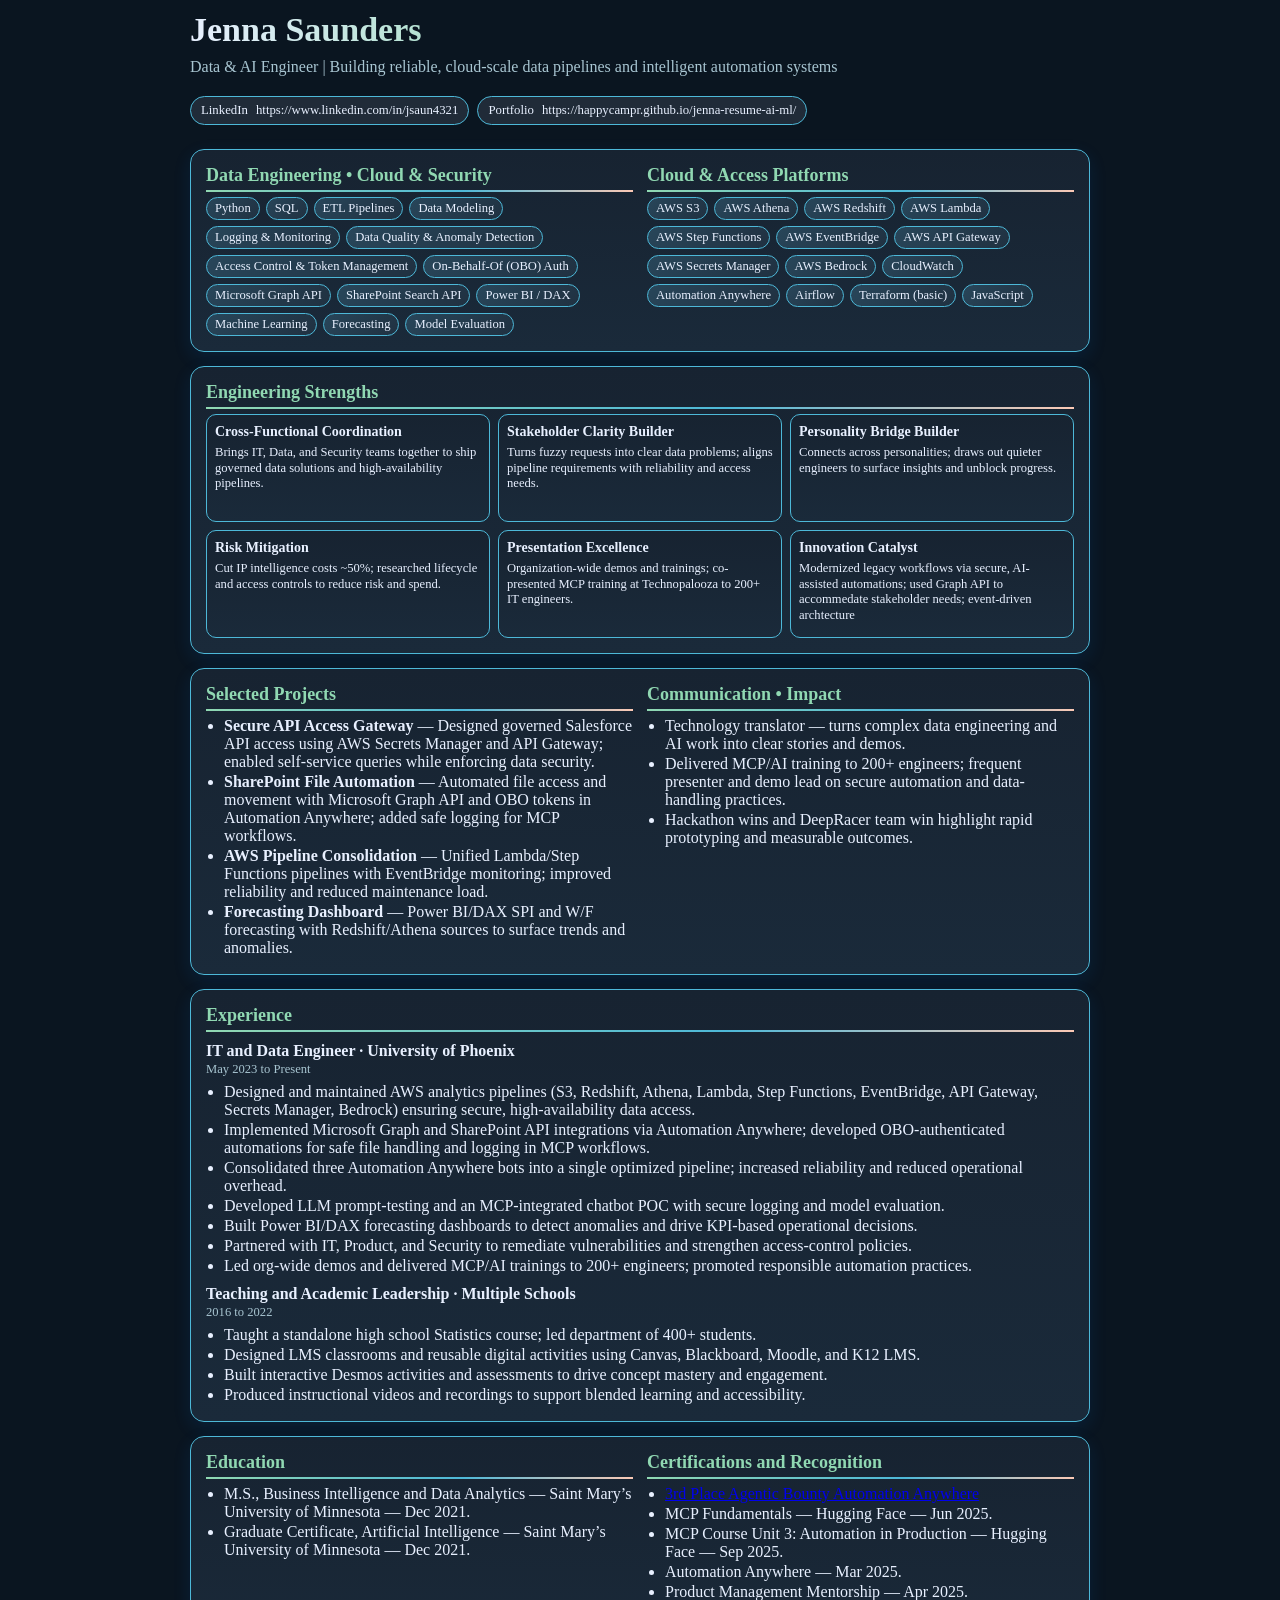
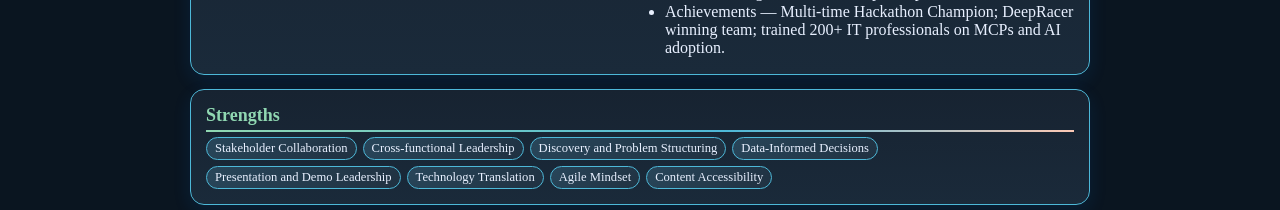
==== resume/index.html @ 09d5a0e9 "Updated for adding styling and more updated content" ====
<!DOCTYPE html>
<html lang="en">
<head>
<meta charset="utf-8" />
<meta name="viewport" content="width=device-width,initial-scale=1" />
<title>Jenna Saunders · Data & AI Engineer</title>
<style>
  :root{
    --bg:#0a1520; --panel:#1a2632; --text:#e8f0ff; --muted:#a8c5d1; --accent:#90d8b2;
    --secondary:#fcc9b5; --tertiary:#4db8d8; --border:#4db8d8;
    --panel-grad: linear-gradient(180deg,#172331 0%, #1a2a3a 100%);
  }
  body{margin:0;font-family:"Apple Garamond","Times New Roman",serif;background:var(--bg);color:var(--text)}
  main,.hdr{max-width:900px;margin:0 auto;padding:5px}
  .hdr{display:flex;flex-direction:column;gap:8px}
  .hdr h1{font-size:34px;line-height:1.1;margin:6px 0 2px;background:linear-gradient(90deg,#e8f0ff 0%,var(--accent) 45%,var(--tertiary) 80%);-webkit-background-clip:text;background-clip:text;color:transparent}
  .tagline{font-size:16px;color:var(--muted);margin-bottom:6px}
  .contact{display:flex;flex-wrap:wrap;gap:8px;margin-top:6px}
  .chip{display:inline-flex;align-items:center;gap:8px;padding:6px 10px;border-radius:999px;background:rgba(42,54,66,.7);border:1px solid var(--border);font-size:12.8px}
  .chip a{color:inherit;text-decoration:none}
  .section{margin-top:14px;padding:15px;border:1px solid var(--border);border-radius:14px;background:var(--panel-grad);box-shadow:0 6px 18px rgba(0,115,230,.12)}
  .section h2{margin:0 0 5px;font-size:18px;color:var(--accent);padding-bottom:4px;border-bottom:2px solid transparent;border-image:linear-gradient(90deg,var(--accent) 0%,var(--tertiary) 60%,var(--secondary) 100%) 1;border-image-slice:1}
  .grid-2{display:grid;grid-template-columns:1fr 1fr;gap:14px}
  .skills{display:flex;flex-wrap:wrap;gap:6px}
  .skill{font-size:12.6px;padding:3px 8px;border-radius:999px;background:linear-gradient(135deg,#28465a 0%,#203141 100%);border:1px solid var(--border)}
  .bullets{margin:6px 0 0;padding-left:18px}
  .bullets li{margin:2px 0}
  .role{break-inside:avoid;page-break-inside:avoid;margin-top:10px}
  .role h3{margin:0;font-size:16px}
  .role .meta{font-size:12.6px;color:var(--muted);margin-top:2px}
  .cards{display:grid;grid-template-columns:repeat(3,1fr);gap:8px}
  .card{border:1px solid var(--border);border-radius:10px;background:var(--panel-grad);padding:8px;min-height:90px;line-height:1.25}
  .card h4{margin:0 0 4px;font-size:14px}
  .card p{margin:0;font-size:12.6px}

  /* Simple spacer to keep separation on print */
  .spacer{display:block;height:72px;width:100%}
</style>
</head>
<body>
  <header class="hdr">
    <h1>Jenna Saunders</h1>
    <div class="tagline">Data &amp; AI Engineer | Building reliable, cloud-scale data pipelines and intelligent automation systems</div>
    <div class="contact">
      <span class="chip"><span class="label">LinkedIn</span> <a href="https://www.linkedin.com/in/jsaun4321">https://www.linkedin.com/in/jsaun4321</a></span>
      <span class="chip"><span class="label">Portfolio</span> <a href="https://happycampr.github.io/jenna-resume-ai-ml/">https://happycampr.github.io/jenna-resume-ai-ml/</a></span>
    </div>
  </header>

  <main>
    <section class="section grid-2">
      <div>
        <h2>Data Engineering • Cloud &amp; Security</h2>
        <div class="skills">
          <span class="skill">Python</span><span class="skill">SQL</span>
          <span class="skill">ETL Pipelines</span><span class="skill">Data Modeling</span>
          <span class="skill">Logging &amp; Monitoring</span><span class="skill">Data Quality &amp; Anomaly Detection</span>
          <span class="skill">Access Control &amp; Token Management</span>
          <span class="skill">On-Behalf-Of (OBO) Auth</span>
          <span class="skill">Microsoft Graph API</span><span class="skill">SharePoint Search API</span>
          <span class="skill">Power BI / DAX</span>
          <span class="skill">Machine Learning</span><span class="skill">Forecasting</span>
          <span class="skill">Model Evaluation</span>
        </div>
      </div>
      <div>
        <h2>Cloud &amp; Access Platforms</h2>
        <div class="skills">
          <span class="skill">AWS S3</span><span class="skill">AWS Athena</span><span class="skill">AWS Redshift</span>
          <span class="skill">AWS Lambda</span><span class="skill">AWS Step Functions</span><span class="skill">AWS EventBridge</span>
          <span class="skill">AWS API Gateway</span><span class="skill">AWS Secrets Manager</span>
          <span class="skill">AWS Bedrock</span><span class="skill">CloudWatch</span>
          <span class="skill">Automation Anywhere</span><span class="skill">Airflow</span>
          <span class="skill">Terraform (basic)</span><span class="skill">JavaScript</span>
        </div>
      </div>
    </section>

    <section class="section">
      <h2>Engineering Strengths</h2>
      <div class="cards">
        <div class="card"><h4>Cross-Functional Coordination</h4><p>Brings IT, Data, and Security teams together to ship governed data solutions and high-availability pipelines.</p></div>
        <div class="card"><h4>Stakeholder Clarity Builder</h4><p>Turns fuzzy requests into clear data problems; aligns pipeline requirements with reliability and access needs.</p></div>
        <div class="card"><h4>Personality Bridge Builder</h4><p>Connects across personalities; draws out quieter engineers to surface insights and unblock progress.</p></div>
        <div class="card"><h4>Risk Mitigation</h4><p>Cut IP intelligence costs ~50%; researched lifecycle and access controls to reduce risk and spend.</p></div>
        <div class="card"><h4>Presentation Excellence</h4><p>Organization-wide demos and trainings; co-presented MCP training at Technopalooza to 200+ IT engineers.</p></div>
        <div class="card"><h4>Innovation Catalyst</h4><p>Modernized legacy workflows via secure, AI-assisted automations; used Graph API to accommedate stakeholder needs; event-driven archtecture</p></div>
      </div>
    </section>

    <section class="section grid-2 section--projects">
      <div>
        <h2>Selected Projects</h2>
        <ul class="bullets">
          <li><strong>Secure API Access Gateway</strong> — Designed governed Salesforce API access using AWS Secrets Manager and API Gateway; enabled self-service queries while enforcing data security.</li>
          <li><strong>SharePoint File Automation</strong> — Automated file access and movement with Microsoft Graph API and OBO tokens in Automation Anywhere; added safe logging for MCP workflows.</li>
          <li><strong>AWS Pipeline Consolidation</strong> — Unified Lambda/Step Functions pipelines with EventBridge monitoring; improved reliability and reduced maintenance load.</li>
          <li><strong>Forecasting Dashboard</strong> — Power BI/DAX SPI and W/F forecasting with Redshift/Athena sources to surface trends and anomalies.</li>
        </ul>
      </div>
      <div>
        <h2>Communication • Impact</h2>
        <ul class="bullets">
          <li>Technology translator — turns complex data engineering and AI work into clear stories and demos.</li>
          <li>Delivered MCP/AI training to 200+ engineers; frequent presenter and demo lead on secure automation and data-handling practices.</li>
          <li>Hackathon wins and DeepRacer team win highlight rapid prototyping and measurable outcomes.</li>
        </ul>
      </div>
    </section>


    <section class="section section--experience">
      <h2>Experience</h2>
      <div class="role">
        <h3><strong>IT and Data Engineer</strong> · University of Phoenix</h3>
        <div class="meta">May 2023 to Present</div>
        <ul class="bullets">
          <li>Designed and maintained AWS analytics pipelines (S3, Redshift, Athena, Lambda, Step Functions, EventBridge, API Gateway, Secrets Manager, Bedrock) ensuring secure, high-availability data access.</li>
          <li>Implemented Microsoft Graph and SharePoint API integrations via Automation Anywhere; developed OBO-authenticated automations for safe file handling and logging in MCP workflows.</li>
          <li>Consolidated three Automation Anywhere bots into a single optimized pipeline; increased reliability and reduced operational overhead.</li>
          <li>Developed LLM prompt-testing and an MCP-integrated chatbot POC with secure logging and model evaluation.</li>
          <li>Built Power BI/DAX forecasting dashboards to detect anomalies and drive KPI-based operational decisions.</li>
          <li>Partnered with IT, Product, and Security to remediate vulnerabilities and strengthen access-control policies.</li>
          <li>Led org-wide demos and delivered MCP/AI trainings to 200+ engineers; promoted responsible automation practices.</li>
        </ul>
      </div>
      <div class="role">
        <h3><strong>Teaching and Academic Leadership</strong> · Multiple Schools</h3>
        <div class="meta">2016 to 2022</div>
        <ul class="bullets">
          <li>Taught a standalone high school Statistics course; led department of 400+ students.</li>
          <li>Designed LMS classrooms and reusable digital activities using Canvas, Blackboard, Moodle, and K12 LMS.</li>
          <li>Built interactive Desmos activities and assessments to drive concept mastery and engagement.</li>
          <li>Produced instructional videos and recordings to support blended learning and accessibility.</li>
        </ul>
      </div>
    </section>

    <section class="section grid-2">
      <div>
        <h2>Education</h2>
        <ul class="bullets">
          <li>M.S., Business Intelligence and Data Analytics — Saint Mary’s University of Minnesota — Dec 2021.</li>
          <li>Graduate Certificate, Artificial Intelligence — Saint Mary’s University of Minnesota — Dec 2021.</li>
        </ul>
      </div>
      <div>
        <h2>Certifications and Recognition</h2>
        <ul class="bullets">
          <li><a href = "https://botstore.automationanywhere.com/bot/product-review-data-insights" target="_blank">3rd Place Agentic Bounty Automation Anywhere</a></li>
          <li>MCP Fundamentals — Hugging Face — Jun 2025.</li>
          <li>MCP Course Unit 3: Automation in Production — Hugging Face — Sep 2025.</li>
          <li>Automation Anywhere — Mar 2025.</li>
          <li>Product Management Mentorship — Apr 2025.</li>
          <li>Achievements — Multi-time Hackathon Champion; DeepRacer winning team; trained 200+ IT professionals on MCPs and AI adoption.</li>
        </ul>
      </div>
    </section>

    <section class="section section--filler">
      <h2>Strengths</h2>
      <div class="skills">
        <span class="skill">Stakeholder Collaboration</span>
        <span class="skill">Cross-functional Leadership</span>
        <span class="skill">Discovery and Problem Structuring</span>
        <span class="skill">Data-Informed Decisions</span>
        <span class="skill">Presentation and Demo Leadership</span>
        <span class="skill">Technology Translation</span>
        <span class="skill">Agile Mindset</span>
        <span class="skill">Content Accessibility</span>
      </div>
    </section>
  </main>
</body>
</html>
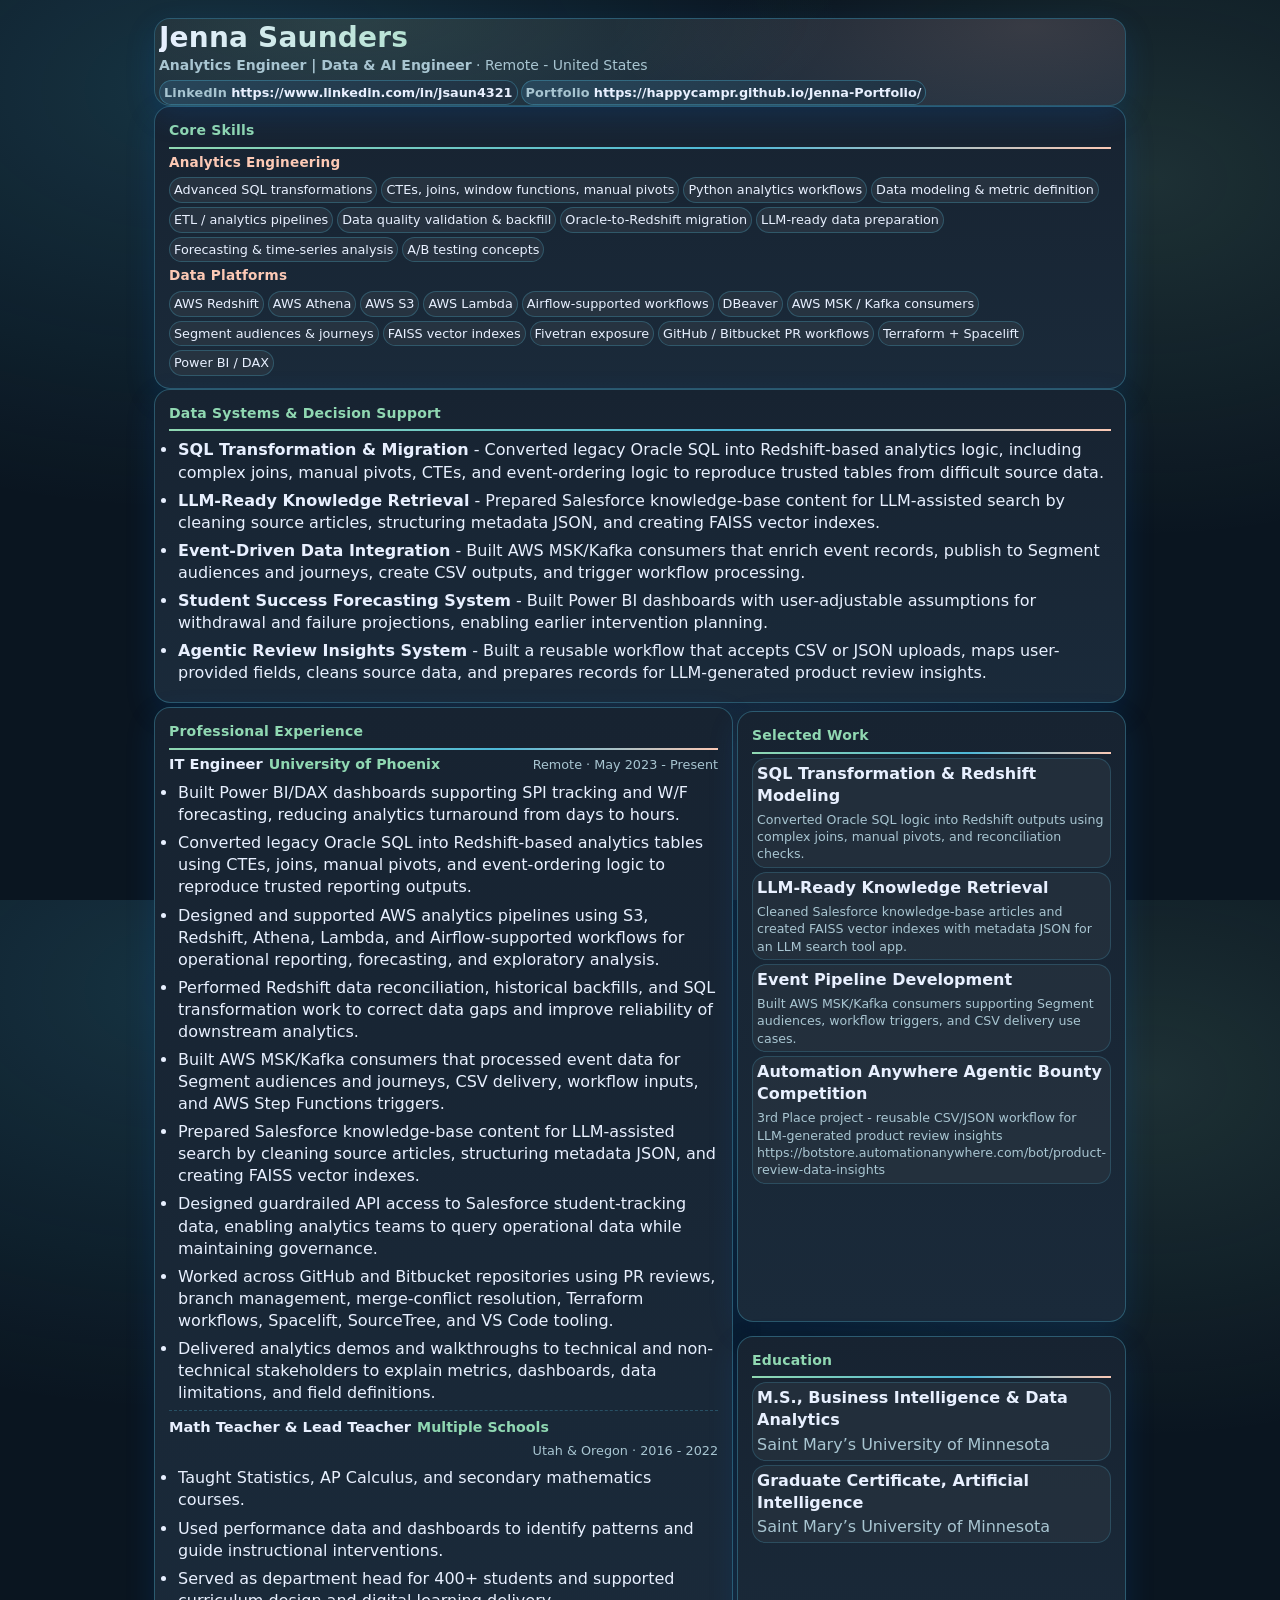
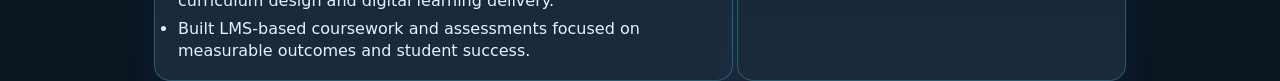
==== commit 439dfb11: "Revise index.html structure and styles Updated header and styling for improved layout and readabilit" ====
--- a/resume/index.html
+++ b/resume/index.html
@@ -1,175 +1,481 @@
 <!DOCTYPE html>
 <html lang="en">
 <head>
-<meta charset="utf-8" />
-<meta name="viewport" content="width=device-width,initial-scale=1" />
-<title>Jenna Saunders · Data & AI Engineer</title>
-<style>
-  :root{
-    --bg:#0a1520; --panel:#1a2632; --text:#e8f0ff; --muted:#a8c5d1; --accent:#90d8b2;
-    --secondary:#fcc9b5; --tertiary:#4db8d8; --border:#4db8d8;
-    --panel-grad: linear-gradient(180deg,#172331 0%, #1a2a3a 100%);
-  }
-  body{margin:0;font-family:"Apple Garamond","Times New Roman",serif;background:var(--bg);color:var(--text)}
-  main,.hdr{max-width:900px;margin:0 auto;padding:5px}
-  .hdr{display:flex;flex-direction:column;gap:8px}
-  .hdr h1{font-size:34px;line-height:1.1;margin:6px 0 2px;background:linear-gradient(90deg,#e8f0ff 0%,var(--accent) 45%,var(--tertiary) 80%);-webkit-background-clip:text;background-clip:text;color:transparent}
-  .tagline{font-size:16px;color:var(--muted);margin-bottom:6px}
-  .contact{display:flex;flex-wrap:wrap;gap:8px;margin-top:6px}
-  .chip{display:inline-flex;align-items:center;gap:8px;padding:6px 10px;border-radius:999px;background:rgba(42,54,66,.7);border:1px solid var(--border);font-size:12.8px}
-  .chip a{color:inherit;text-decoration:none}
-  .section{margin-top:14px;padding:15px;border:1px solid var(--border);border-radius:14px;background:var(--panel-grad);box-shadow:0 6px 18px rgba(0,115,230,.12)}
-  .section h2{margin:0 0 5px;font-size:18px;color:var(--accent);padding-bottom:4px;border-bottom:2px solid transparent;border-image:linear-gradient(90deg,var(--accent) 0%,var(--tertiary) 60%,var(--secondary) 100%) 1;border-image-slice:1}
-  .grid-2{display:grid;grid-template-columns:1fr 1fr;gap:14px}
-  .skills{display:flex;flex-wrap:wrap;gap:6px}
-  .skill{font-size:12.6px;padding:3px 8px;border-radius:999px;background:linear-gradient(135deg,#28465a 0%,#203141 100%);border:1px solid var(--border)}
-  .bullets{margin:6px 0 0;padding-left:18px}
-  .bullets li{margin:2px 0}
-  .role{break-inside:avoid;page-break-inside:avoid;margin-top:10px}
-  .role h3{margin:0;font-size:16px}
-  .role .meta{font-size:12.6px;color:var(--muted);margin-top:2px}
-  .cards{display:grid;grid-template-columns:repeat(3,1fr);gap:8px}
-  .card{border:1px solid var(--border);border-radius:10px;background:var(--panel-grad);padding:8px;min-height:90px;line-height:1.25}
-  .card h4{margin:0 0 4px;font-size:14px}
-  .card p{margin:0;font-size:12.6px}
-
-  /* Simple spacer to keep separation on print */
-  .spacer{display:block;height:72px;width:100%}
-</style>
+  <meta charset="utf-8" />
+  <meta name="viewport" content="width=device-width,initial-scale=1" />
+  <title>Jenna Saunders - Analytics Engineer | Data & AI Engineer</title>
+  <style>
+    :root{
+      /* Approved palette (dark theme) */
+      --bg:#0a1520;
+      --panel:#1a2632;
+      --text:#e8f0ff;
+      --muted:#a8c5d1;
+      --accent:#90d8b2;
+      --secondary:#fcc9b5;
+      --tertiary:#4db8d8;
+      --chip:#2a3642;
+      --border:#4db8d8;
+      --shadow:0 10px 30px rgba(0,115,230,.15);
+      --radius:16px;
+
+      --panel-grad: linear-gradient(180deg, #172331 0%, #1a2a3a 100%);
+      --chip-grad: linear-gradient(135deg, #28465a 0%, #203141 100%);
+      --h2-grad: linear-gradient(90deg, var(--accent) 0%, var(--tertiary) 60%, var(--secondary) 100%);
+    }
+
+    *{ box-sizing:border-box; }
+    html, body{ height:100%; }
+    body{
+      margin:0;
+      background: radial-gradient(1100px 700px at 15% 10%, rgba(77,184,216,.18), transparent 60%),
+                  radial-gradient(900px 650px at 90% 20%, rgba(144,216,178,.14), transparent 55%),
+                  radial-gradient(900px 700px at 50% 95%, rgba(252,201,181,.10), transparent 55%),
+                  var(--bg);
+      color:var(--text);
+      font-family: ui-sans-serif, system-ui, -apple-system, "Segoe UI", Arial, sans-serif;
+      line-height:1.38;
+    }
+
+    a{ color:var(--tertiary); text-decoration:none; }
+    a:hover{ text-decoration:underline; }
+
+    .wrap{
+      max-width: 980px;
+      margin: 18px auto 36px;
+      padding: 0 4px;
+    }
+
+    .hdr{
+      border:1px solid rgba(77,184,216,.35);
+      background: var(--panel-grad);
+      border-radius: var(--radius);
+      box-shadow: var(--shadow);
+      padding: 4px 4px 0px;
+      position: relative;
+      overflow: hidden;
+    }
+    .hdr::before{
+      content:"";
+      position:absolute;
+      inset:-2px;
+      background:
+        radial-gradient(700px 220px at 20% 0%, rgba(144,216,178,.16), transparent 70%),
+        radial-gradient(600px 240px at 90% 10%, rgba(252,201,181,.14), transparent 70%);
+      pointer-events:none;
+    }
+    .hdr > *{ position:relative; z-index:1; }
+
+    .name{
+      margin:0;
+      font-size: 28px;
+      letter-spacing:.2px;
+      line-height:1.05;
+      background: linear-gradient(90deg, #e8f0ff 0%, var(--accent) 45%, var(--tertiary) 80%);
+      -webkit-background-clip:text;
+      background-clip:text;
+      color: transparent;
+      font-weight: 800;
+    }
+    .tagline{
+      margin: 4px 0 4px;
+      color: var(--muted);
+      font-size: 14px;
+    }
+
+    .chips{
+      display:flex;
+      flex-wrap:wrap;
+      gap:3px;
+      margin-top: 4px;
+    }
+    .chip{
+      display:inline-flex;
+      align-items:center;
+      gap:4px;
+      padding: 3px 4px;
+      border-radius: 999px;
+      background: var(--chip-grad);
+      border: 1px solid rgba(77,184,216,.35);
+      color: var(--text);
+      font-size: 12.8px;
+      white-space: nowrap;
+    }
+    .chip .k{
+      color: var(--muted);
+      font-weight:700;
+      letter-spacing:.2px;
+    }
+    .chip .v{
+      color: var(--text);
+      font-weight:700;
+    }
+
+
+    .grid{
+      display:grid;
+      gap: 4px;
+      margin-top: 4px;
+    }
+    @media (min-width: 900px){
+      .grid-2{ grid-template-columns: 2fr 1fr; }
+    }
+
+    .section{
+      border:1px solid rgba(77,184,216,.35);
+      background: var(--panel-grad);
+      border-radius: var(--radius);
+      box-shadow: var(--shadow);
+      padding: 14px 14px 12px;
+    }
+    .section h2{
+      margin: 0 0 4px;
+      font-size: 14px;
+      color: var(--accent);
+      padding-bottom: 6px;
+      border-bottom: 2px solid transparent;
+      border-image: var(--h2-grad) 1;
+      letter-spacing: .2px;
+    }
+
+    .muted{ color: var(--muted); }
+
+    .summary{
+      font-size: 14.4px;
+      margin: 0;
+    }
+
+    .skills{
+      display:grid;
+      gap: 4px;
+    }
+    .skills h3{
+      margin: 0 0 6px;
+      font-size: 13.6px;
+      color: var(--secondary);
+      letter-spacing:.2px;
+    }
+    .pillrow{
+      display:flex;
+      flex-wrap:wrap;
+      gap:4px;
+    }
+    .pill{
+      padding: 3px 4px;
+      border-radius: 999px;
+      background: rgba(42,54,66,.85);
+      border:1px solid rgba(77,184,216,.28);
+      font-size: 12.8px;
+      color: var(--text);
+    }
+
+    .role{
+      padding: 10px 0 0;
+    }
+    .role:first-of-type{ padding-top: 0; }
+    .role + .role{
+      margin-top: 6px;
+      padding-top: 6px;
+      border-top: 1px dashed rgba(77,184,216,.28);
+    }
+    .rolehead{
+      display:flex;
+      flex-wrap:wrap;
+      gap: 4px 6px;
+      align-items:baseline;
+      margin:0 0 6px;
+    }
+    .rolehead .title{
+      font-weight: 800;
+      color: var(--text);
+      font-size: 14.6px;
+    }
+    .rolehead .org{
+      font-weight: 700;
+      color: var(--accent);
+      font-size: 14.2px;
+    }
+    .rolehead .meta{
+      color: var(--muted);
+      font-size: 12.8px;
+      margin-left:auto;
+      white-space: nowrap;
+    }
+
+    ul{
+      margin: 8px 0 0;
+      padding-left: 9px;
+    }
+    li{ margin: 6px 0; }
+
+    .projects .proj{
+      margin: 0 0 4px;
+      padding: 4px;
+      border-radius: 14px;
+      background: rgba(42,54,66,.6);
+      border: 1px solid rgba(77,184,216,.22);
+    }
+    .projects .proj:last-child{ margin-bottom:0; }
+    .proj b{ color: var(--text); }
+    .proj .hint{ color: var(--muted); font-size: 12.6px; margin-top: 4px; }
+
+    .edu .item{
+      padding: 4px;
+      border-radius: 14px;
+      background: rgba(42,54,66,.6);
+      border: 1px solid rgba(77,184,216,.22);
+      margin-bottom: 4px;
+    }
+    .edu .item:last-child{ margin-bottom:0; }
+    .edu .deg{ font-weight: 800; }
+    .edu .school{ color: var(--muted); margin-top: 2px; }
+
+    .footnote{
+      margin-top: 4px;
+      font-size: 12.3px;
+      color: var(--muted);
+      text-align:center;
+      opacity:.95;
+    }
+
+    /* Print */
+    @media print{
+      html, body{ -webkit-print-color-adjust: exact; print-color-adjust: exact; }
+      @page { size: Letter; margin: 0.3in; }
+      body{ background: none !important; }
+      body::before{
+        content:"";
+        position: fixed;
+        inset: 0;
+        background: var(--bg);
+        z-index: -1;
+      }
+      .wrap{ margin: 0; max-width: none; padding: 0; }
+      .section, .hdr{
+        box-shadow: none !important;
+      }
+      a{ text-decoration: none; }
+      .role{ break-inside: avoid; page-break-inside: avoid; }
+      .proj{ break-inside: avoid; page-break-inside: avoid; }
+      .item{ break-inside: avoid; page-break-inside: avoid; }
+    }
+
+    @media print {
+        body{font-size:62%; line-height: 1.25;}
+    /* Force side-by-side columns in print */
+    .grid-2{
+        display: block !important;
+        width: 100% !important;
+    }
+
+    .grid-2 > *{ float:left!important; width:56%!important; }
+    .grid-2 > *:nth-child(2){ width:44%!important; margin-left:0%!important; }
+
+    .grid-2::after{
+        content: "";
+        display: block;
+        clear: both;
+    }
+
+    .rolehead .title { font-size: 12px !important; }
+    .rolehead .org { font-size: 11px !important; }
+
+    .section { padding: 6px 7px 5px !important; }
+    .grid { gap: 6px !important; }
+    }
+  </style>
 </head>
+
 <body>
-  <header class="hdr">
-    <h1>Jenna Saunders</h1>
-    <div class="tagline">Data &amp; AI Engineer | Building reliable, cloud-scale data pipelines and intelligent automation systems</div>
-    <div class="contact">
-      <span class="chip"><span class="label">LinkedIn</span> <a href="https://www.linkedin.com/in/jsaun4321">https://www.linkedin.com/in/jsaun4321</a></span>
-      <span class="chip"><span class="label">Portfolio</span> <a href="https://happycampr.github.io/jenna-resume-ai-ml/">https://happycampr.github.io/jenna-resume-ai-ml/</a></span>
-    </div>
-  </header>
-
-  <main>
-    <section class="section grid-2">
-      <div>
-        <h2>Data Engineering • Cloud &amp; Security</h2>
-        <div class="skills">
-          <span class="skill">Python</span><span class="skill">SQL</span>
-          <span class="skill">ETL Pipelines</span><span class="skill">Data Modeling</span>
-          <span class="skill">Logging &amp; Monitoring</span><span class="skill">Data Quality &amp; Anomaly Detection</span>
-          <span class="skill">Access Control &amp; Token Management</span>
-          <span class="skill">On-Behalf-Of (OBO) Auth</span>
-          <span class="skill">Microsoft Graph API</span><span class="skill">SharePoint Search API</span>
-          <span class="skill">Power BI / DAX</span>
-          <span class="skill">Machine Learning</span><span class="skill">Forecasting</span>
-          <span class="skill">Model Evaluation</span>
+  <main class="wrap">
+
+    <header class="hdr">
+      <h1 class="name">Jenna Saunders</h1>
+      <div class="tagline"><b>Analytics Engineer | Data & AI Engineer</b> · Remote - United States</div>
+
+      <div class="chips" aria-label="Contact">
+        <div class="chip"><span class="k">LinkedIn</span><span class="v">https://www.linkedin.com/in/jsaun4321</span></div>
+        <div class="chip"><span class="k">Portfolio</span><span class="v">https://happycampr.github.io/Jenna-Portfolio/</span></div>
+      </div>
+    </header>
+
+    <section class="section">
+      <h2>Core Skills</h2>
+
+      <div class="skills">
+
+        <div>
+          <h3>Analytics Engineering</h3>
+          <div class="pillrow">
+            <span class="pill">Advanced SQL transformations</span>
+            <span class="pill">CTEs, joins, window functions, manual pivots</span>
+            <span class="pill">Python analytics workflows</span>
+            <span class="pill">Data modeling & metric definition</span>
+            <span class="pill">ETL / analytics pipelines</span>
+            <span class="pill">Data quality validation & backfill</span>
+            <span class="pill">Oracle-to-Redshift migration</span>
+            <span class="pill">LLM-ready data preparation</span>
+            <span class="pill">Forecasting & time-series analysis</span>
+            <span class="pill">A/B testing concepts</span>
+          </div>
         </div>
-      </div>
-      <div>
-        <h2>Cloud &amp; Access Platforms</h2>
-        <div class="skills">
-          <span class="skill">AWS S3</span><span class="skill">AWS Athena</span><span class="skill">AWS Redshift</span>
-          <span class="skill">AWS Lambda</span><span class="skill">AWS Step Functions</span><span class="skill">AWS EventBridge</span>
-          <span class="skill">AWS API Gateway</span><span class="skill">AWS Secrets Manager</span>
-          <span class="skill">AWS Bedrock</span><span class="skill">CloudWatch</span>
-          <span class="skill">Automation Anywhere</span><span class="skill">Airflow</span>
-          <span class="skill">Terraform (basic)</span><span class="skill">JavaScript</span>
+
+        <div>
+          <h3>Data Platforms</h3>
+          <div class="pillrow">
+            <span class="pill">AWS Redshift</span>
+            <span class="pill">AWS Athena</span>
+            <span class="pill">AWS S3</span>
+            <span class="pill">AWS Lambda</span>
+            <span class="pill">Airflow-supported workflows</span>
+            <span class="pill">DBeaver</span>
+            <span class="pill">AWS MSK / Kafka consumers</span>
+            <span class="pill">Segment audiences & journeys</span>
+            <span class="pill">FAISS vector indexes</span>
+            <span class="pill">Fivetran exposure</span>
+            <span class="pill">GitHub / Bitbucket PR workflows</span>
+            <span class="pill">Terraform + Spacelift</span>
+            <span class="pill">Power BI / DAX</span>
+          </div>
         </div>
+
       </div>
     </section>
 
     <section class="section">
-      <h2>Engineering Strengths</h2>
-      <div class="cards">
-        <div class="card"><h4>Cross-Functional Coordination</h4><p>Brings IT, Data, and Security teams together to ship governed data solutions and high-availability pipelines.</p></div>
-        <div class="card"><h4>Stakeholder Clarity Builder</h4><p>Turns fuzzy requests into clear data problems; aligns pipeline requirements with reliability and access needs.</p></div>
-        <div class="card"><h4>Personality Bridge Builder</h4><p>Connects across personalities; draws out quieter engineers to surface insights and unblock progress.</p></div>
-        <div class="card"><h4>Risk Mitigation</h4><p>Cut IP intelligence costs ~50%; researched lifecycle and access controls to reduce risk and spend.</p></div>
-        <div class="card"><h4>Presentation Excellence</h4><p>Organization-wide demos and trainings; co-presented MCP training at Technopalooza to 200+ IT engineers.</p></div>
-        <div class="card"><h4>Innovation Catalyst</h4><p>Modernized legacy workflows via secure, AI-assisted automations; used Graph API to accommedate stakeholder needs; event-driven archtecture</p></div>
+
+      <h2>Data Systems & Decision Support</h2>
+
+      <ul>
+
+        <li><b>SQL Transformation & Migration</b> - Converted legacy Oracle SQL into Redshift-based analytics logic, including complex joins, manual pivots, CTEs, and event-ordering logic to reproduce trusted tables from difficult source data.</li>
+
+        <li><b>LLM-Ready Knowledge Retrieval</b> - Prepared Salesforce knowledge-base content for LLM-assisted search by cleaning source articles, structuring metadata JSON, and creating FAISS vector indexes.</li>
+
+        <li><b>Event-Driven Data Integration</b> - Built AWS MSK/Kafka consumers that enrich event records, publish to Segment audiences and journeys, create CSV outputs, and trigger workflow processing.</li>
+
+        <li><b>Student Success Forecasting System</b> - Built Power BI dashboards with user-adjustable assumptions for withdrawal and failure projections, enabling earlier intervention planning.</li>
+
+        <li><b>Agentic Review Insights System</b> - Built a reusable workflow that accepts CSV or JSON uploads, maps user-provided fields, cleans source data, and prepares records for LLM-generated product review insights.</li>
+
+      </ul>
+
+    </section>
+
+    <div class="grid grid-2">
+
+      <section class="section">
+
+        <h2>Professional Experience</h2>
+
+        <div class="role">
+
+          <div class="rolehead">
+            <div class="title">IT Engineer</div>
+            <div class="org">University of Phoenix</div>
+            <div class="meta">Remote · May 2023 - Present</div>
+          </div>
+
+          <ul>
+
+            <li>Built Power BI/DAX dashboards supporting SPI tracking and W/F forecasting, reducing analytics turnaround from days to hours.</li>
+
+            <li>Converted legacy Oracle SQL into Redshift-based analytics tables using CTEs, joins, manual pivots, and event-ordering logic to reproduce trusted reporting outputs.</li>
+
+            <li>Designed and supported AWS analytics pipelines using S3, Redshift, Athena, Lambda, and Airflow-supported workflows for operational reporting, forecasting, and exploratory analysis.</li>
+
+            <li>Performed Redshift data reconciliation, historical backfills, and SQL transformation work to correct data gaps and improve reliability of downstream analytics.</li>
+
+            <li>Built AWS MSK/Kafka consumers that processed event data for Segment audiences and journeys, CSV delivery, workflow inputs, and AWS Step Functions triggers.</li>
+
+            <li>Prepared Salesforce knowledge-base content for LLM-assisted search by cleaning source articles, structuring metadata JSON, and creating FAISS vector indexes.</li>
+
+            <li>Designed guardrailed API access to Salesforce student-tracking data, enabling analytics teams to query operational data while maintaining governance.</li>
+
+            <li>Worked across GitHub and Bitbucket repositories using PR reviews, branch management, merge-conflict resolution, Terraform workflows, Spacelift, SourceTree, and VS Code tooling.</li>
+
+            <li>Delivered analytics demos and walkthroughs to technical and non-technical stakeholders to explain metrics, dashboards, data limitations, and field definitions.</li>
+
+          </ul>
+
+        </div>
+
+        <div class="role">
+
+          <div class="rolehead">
+            <div class="title">Math Teacher & Lead Teacher</div>
+            <div class="org">Multiple Schools</div>
+            <div class="meta">Utah & Oregon · 2016 - 2022</div>
+          </div>
+
+          <ul>
+
+            <li>Taught Statistics, AP Calculus, and secondary mathematics courses.</li>
+
+            <li>Used performance data and dashboards to identify patterns and guide instructional interventions.</li>
+
+            <li>Served as department head for 400+ students and supported curriculum design and digital learning delivery.</li>
+
+            <li>Built LMS-based coursework and assessments focused on measurable outcomes and student success.</li>
+
+          </ul>
+
+        </div>
+
+      </section>
+
+      <div class="grid" style="gap:14px">
+
+        <section class="section projects">
+
+          <h2>Selected Work</h2>
+
+          <div class="proj">
+            <b>SQL Transformation & Redshift Modeling</b>
+            <div class="hint">Converted Oracle SQL logic into Redshift outputs using complex joins, manual pivots, and reconciliation checks.</div>
+          </div>
+
+          <div class="proj">
+            <b>LLM-Ready Knowledge Retrieval</b>
+            <div class="hint">Cleaned Salesforce knowledge-base articles and created FAISS vector indexes with metadata JSON for an LLM search tool app.</div>
+          </div>
+
+          <div class="proj">
+            <b>Event Pipeline Development</b>
+            <div class="hint">Built AWS MSK/Kafka consumers supporting Segment audiences, workflow triggers, and CSV delivery use cases.</div>
+          </div>
+
+          <div class="proj">
+            <b>Automation Anywhere Agentic Bounty Competition</b>
+            <div class="hint">
+              3rd Place project - reusable CSV/JSON workflow for LLM-generated product review insights
+              <br>
+              https://botstore.automationanywhere.com/bot/product-review-data-insights
+            </div>
+          </div>
+
+        </section>
+
+        <section class="section edu">
+
+          <h2>Education</h2>
+
+          <div class="item">
+            <div class="deg">M.S., Business Intelligence & Data Analytics</div>
+            <div class="school">Saint Mary’s University of Minnesota</div>
+          </div>
+
+          <div class="item">
+            <div class="deg">Graduate Certificate, Artificial Intelligence</div>
+            <div class="school">Saint Mary’s University of Minnesota</div>
+          </div>
+
+        </section>
+
       </div>
-    </section>
-
-    <section class="section grid-2 section--projects">
-      <div>
-        <h2>Selected Projects</h2>
-        <ul class="bullets">
-          <li><strong>Secure API Access Gateway</strong> — Designed governed Salesforce API access using AWS Secrets Manager and API Gateway; enabled self-service queries while enforcing data security.</li>
-          <li><strong>SharePoint File Automation</strong> — Automated file access and movement with Microsoft Graph API and OBO tokens in Automation Anywhere; added safe logging for MCP workflows.</li>
-          <li><strong>AWS Pipeline Consolidation</strong> — Unified Lambda/Step Functions pipelines with EventBridge monitoring; improved reliability and reduced maintenance load.</li>
-          <li><strong>Forecasting Dashboard</strong> — Power BI/DAX SPI and W/F forecasting with Redshift/Athena sources to surface trends and anomalies.</li>
-        </ul>
-      </div>
-      <div>
-        <h2>Communication • Impact</h2>
-        <ul class="bullets">
-          <li>Technology translator — turns complex data engineering and AI work into clear stories and demos.</li>
-          <li>Delivered MCP/AI training to 200+ engineers; frequent presenter and demo lead on secure automation and data-handling practices.</li>
-          <li>Hackathon wins and DeepRacer team win highlight rapid prototyping and measurable outcomes.</li>
-        </ul>
-      </div>
-    </section>
-
-
-    <section class="section section--experience">
-      <h2>Experience</h2>
-      <div class="role">
-        <h3><strong>IT and Data Engineer</strong> · University of Phoenix</h3>
-        <div class="meta">May 2023 to Present</div>
-        <ul class="bullets">
-          <li>Designed and maintained AWS analytics pipelines (S3, Redshift, Athena, Lambda, Step Functions, EventBridge, API Gateway, Secrets Manager, Bedrock) ensuring secure, high-availability data access.</li>
-          <li>Implemented Microsoft Graph and SharePoint API integrations via Automation Anywhere; developed OBO-authenticated automations for safe file handling and logging in MCP workflows.</li>
-          <li>Consolidated three Automation Anywhere bots into a single optimized pipeline; increased reliability and reduced operational overhead.</li>
-          <li>Developed LLM prompt-testing and an MCP-integrated chatbot POC with secure logging and model evaluation.</li>
-          <li>Built Power BI/DAX forecasting dashboards to detect anomalies and drive KPI-based operational decisions.</li>
-          <li>Partnered with IT, Product, and Security to remediate vulnerabilities and strengthen access-control policies.</li>
-          <li>Led org-wide demos and delivered MCP/AI trainings to 200+ engineers; promoted responsible automation practices.</li>
-        </ul>
-      </div>
-      <div class="role">
-        <h3><strong>Teaching and Academic Leadership</strong> · Multiple Schools</h3>
-        <div class="meta">2016 to 2022</div>
-        <ul class="bullets">
-          <li>Taught a standalone high school Statistics course; led department of 400+ students.</li>
-          <li>Designed LMS classrooms and reusable digital activities using Canvas, Blackboard, Moodle, and K12 LMS.</li>
-          <li>Built interactive Desmos activities and assessments to drive concept mastery and engagement.</li>
-          <li>Produced instructional videos and recordings to support blended learning and accessibility.</li>
-        </ul>
-      </div>
-    </section>
-
-    <section class="section grid-2">
-      <div>
-        <h2>Education</h2>
-        <ul class="bullets">
-          <li>M.S., Business Intelligence and Data Analytics — Saint Mary’s University of Minnesota — Dec 2021.</li>
-          <li>Graduate Certificate, Artificial Intelligence — Saint Mary’s University of Minnesota — Dec 2021.</li>
-        </ul>
-      </div>
-      <div>
-        <h2>Certifications and Recognition</h2>
-        <ul class="bullets">
-          <li><a href = "https://botstore.automationanywhere.com/bot/product-review-data-insights" target="_blank">3rd Place Agentic Bounty Automation Anywhere</a></li>
-          <li>MCP Fundamentals — Hugging Face — Jun 2025.</li>
-          <li>MCP Course Unit 3: Automation in Production — Hugging Face — Sep 2025.</li>
-          <li>Automation Anywhere — Mar 2025.</li>
-          <li>Product Management Mentorship — Apr 2025.</li>
-          <li>Achievements — Multi-time Hackathon Champion; DeepRacer winning team; trained 200+ IT professionals on MCPs and AI adoption.</li>
-        </ul>
-      </div>
-    </section>
-
-    <section class="section section--filler">
-      <h2>Strengths</h2>
-      <div class="skills">
-        <span class="skill">Stakeholder Collaboration</span>
-        <span class="skill">Cross-functional Leadership</span>
-        <span class="skill">Discovery and Problem Structuring</span>
-        <span class="skill">Data-Informed Decisions</span>
-        <span class="skill">Presentation and Demo Leadership</span>
-        <span class="skill">Technology Translation</span>
-        <span class="skill">Agile Mindset</span>
-        <span class="skill">Content Accessibility</span>
-      </div>
-    </section>
+
+    </div>
+    
   </main>
 </body>
 </html>
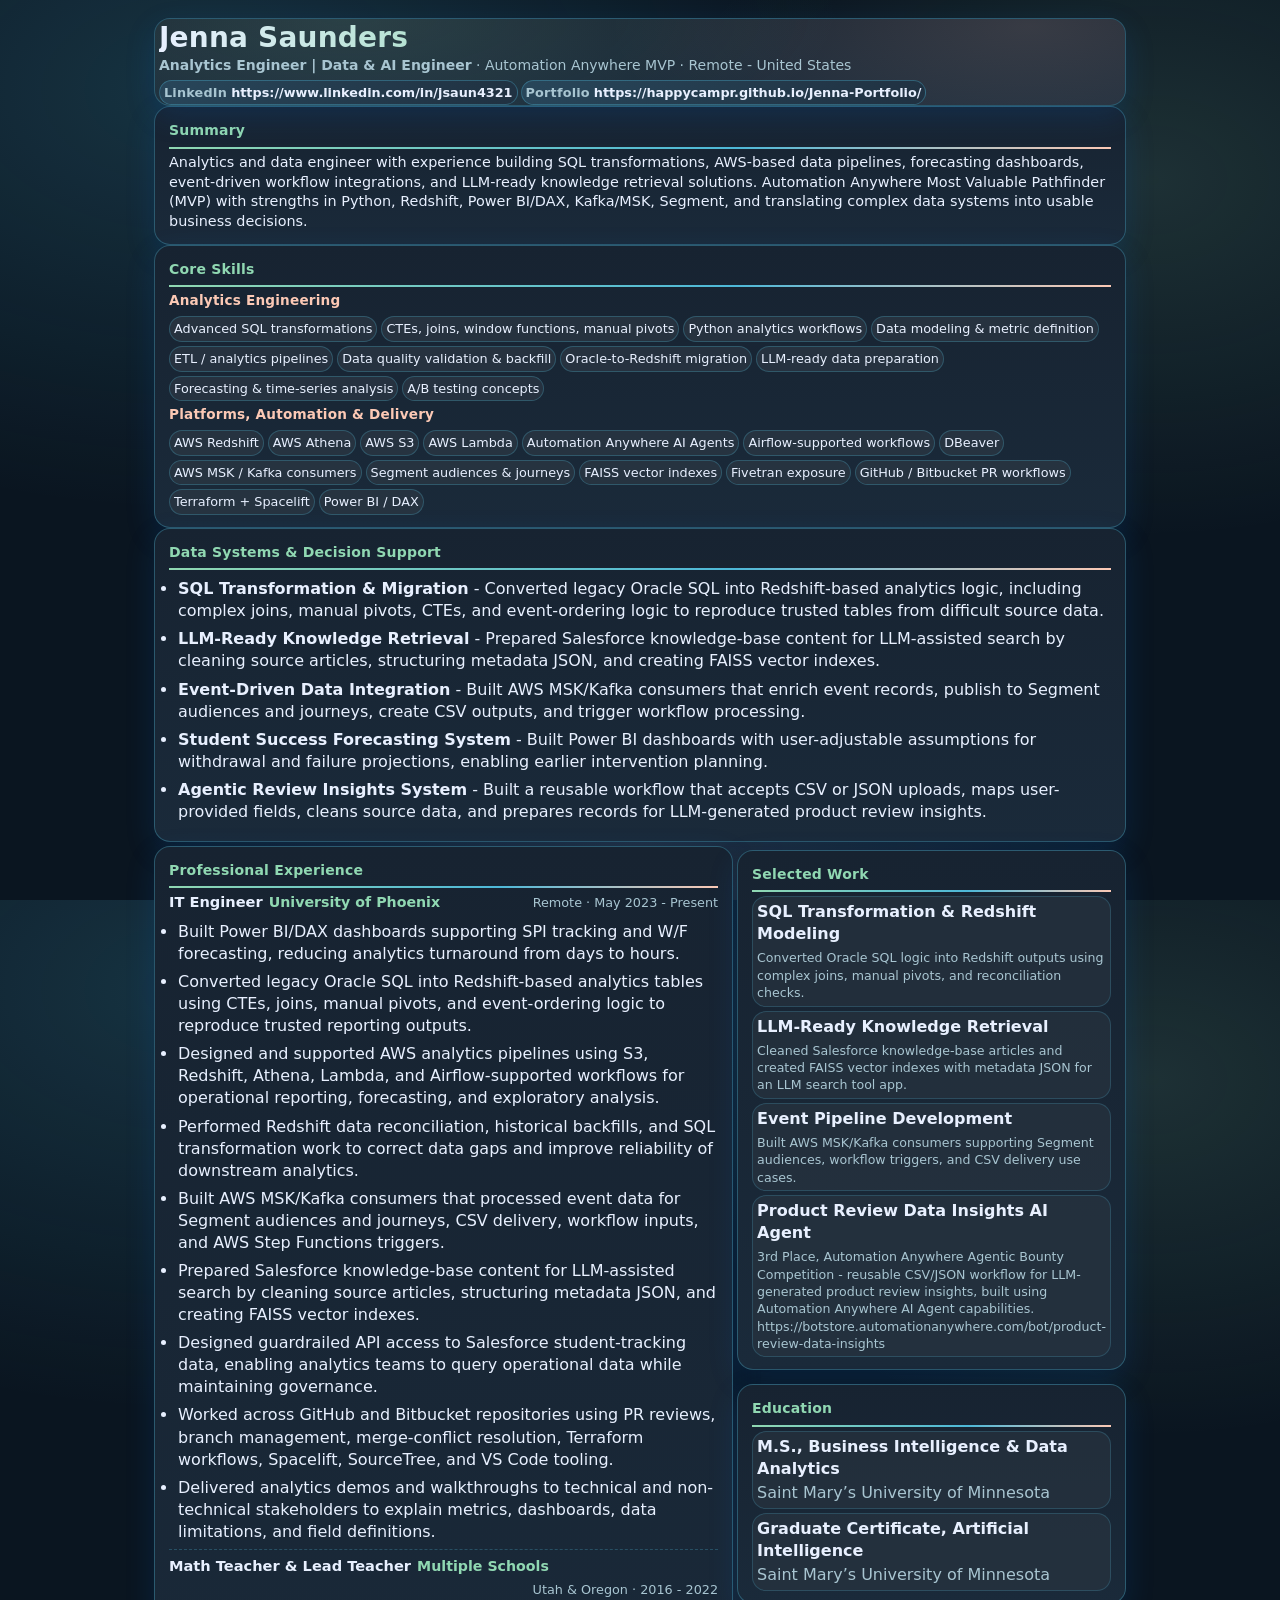
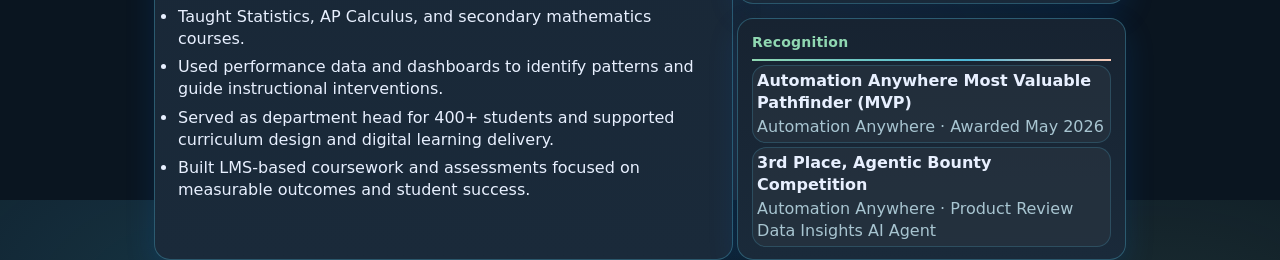
==== commit c9b19eb1: "Updating Resume" ====
--- a/resume/index.html
+++ b/resume/index.html
@@ -261,7 +261,7 @@
     }
 
     @media print {
-        body{font-size:62%; line-height: 1.25;}
+        body{font-size:72%; line-height: 1.3;}
     /* Force side-by-side columns in print */
     .grid-2{
         display: block !important;
@@ -291,13 +291,24 @@
 
     <header class="hdr">
       <h1 class="name">Jenna Saunders</h1>
-      <div class="tagline"><b>Analytics Engineer | Data & AI Engineer</b> · Remote - United States</div>
+      <div class="tagline"><b>Analytics Engineer | Data & AI Engineer</b> &middot; Automation Anywhere MVP &middot; Remote - United States</div>
 
       <div class="chips" aria-label="Contact">
         <div class="chip"><span class="k">LinkedIn</span><span class="v">https://www.linkedin.com/in/jsaun4321</span></div>
         <div class="chip"><span class="k">Portfolio</span><span class="v">https://happycampr.github.io/Jenna-Portfolio/</span></div>
       </div>
     </header>
+
+    <section class="section">
+      <h2>Summary</h2>
+      <p class="summary">
+        Analytics and data engineer with experience building SQL transformations, AWS-based data
+        pipelines, forecasting dashboards, event-driven workflow integrations, and LLM-ready
+        knowledge retrieval solutions. Automation Anywhere Most Valuable Pathfinder (MVP) with
+        strengths in Python, Redshift, Power BI/DAX, Kafka/MSK, Segment, and translating complex
+        data systems into usable business decisions.
+      </p>
+    </section>
 
     <section class="section">
       <h2>Core Skills</h2>
@@ -321,12 +332,13 @@
         </div>
 
         <div>
-          <h3>Data Platforms</h3>
+          <h3>Platforms, Automation &amp; Delivery</h3>
           <div class="pillrow">
             <span class="pill">AWS Redshift</span>
             <span class="pill">AWS Athena</span>
             <span class="pill">AWS S3</span>
             <span class="pill">AWS Lambda</span>
+            <span class="pill">Automation Anywhere AI Agents</span>
             <span class="pill">Airflow-supported workflows</span>
             <span class="pill">DBeaver</span>
             <span class="pill">AWS MSK / Kafka consumers</span>
@@ -446,9 +458,10 @@
           </div>
 
           <div class="proj">
-            <b>Automation Anywhere Agentic Bounty Competition</b>
+            <b>Product Review Data Insights AI Agent</b>
             <div class="hint">
-              3rd Place project - reusable CSV/JSON workflow for LLM-generated product review insights
+              3rd Place, Automation Anywhere Agentic Bounty Competition - reusable CSV/JSON workflow
+              for LLM-generated product review insights, built using Automation Anywhere AI Agent capabilities.
               <br>
               https://botstore.automationanywhere.com/bot/product-review-data-insights
             </div>
@@ -470,6 +483,20 @@
             <div class="school">Saint Mary’s University of Minnesota</div>
           </div>
 
+        </section>
+
+        <section class="section edu">
+          <h2>Recognition</h2>
+
+          <div class="item">
+            <div class="deg">Automation Anywhere Most Valuable Pathfinder (MVP)</div>
+            <div class="school">Automation Anywhere &middot; Awarded May 2026</div>
+          </div>
+
+          <div class="item">
+            <div class="deg">3rd Place, Agentic Bounty Competition</div>
+            <div class="school">Automation Anywhere &middot; Product Review Data Insights AI Agent</div>
+          </div>
         </section>
 
       </div>
